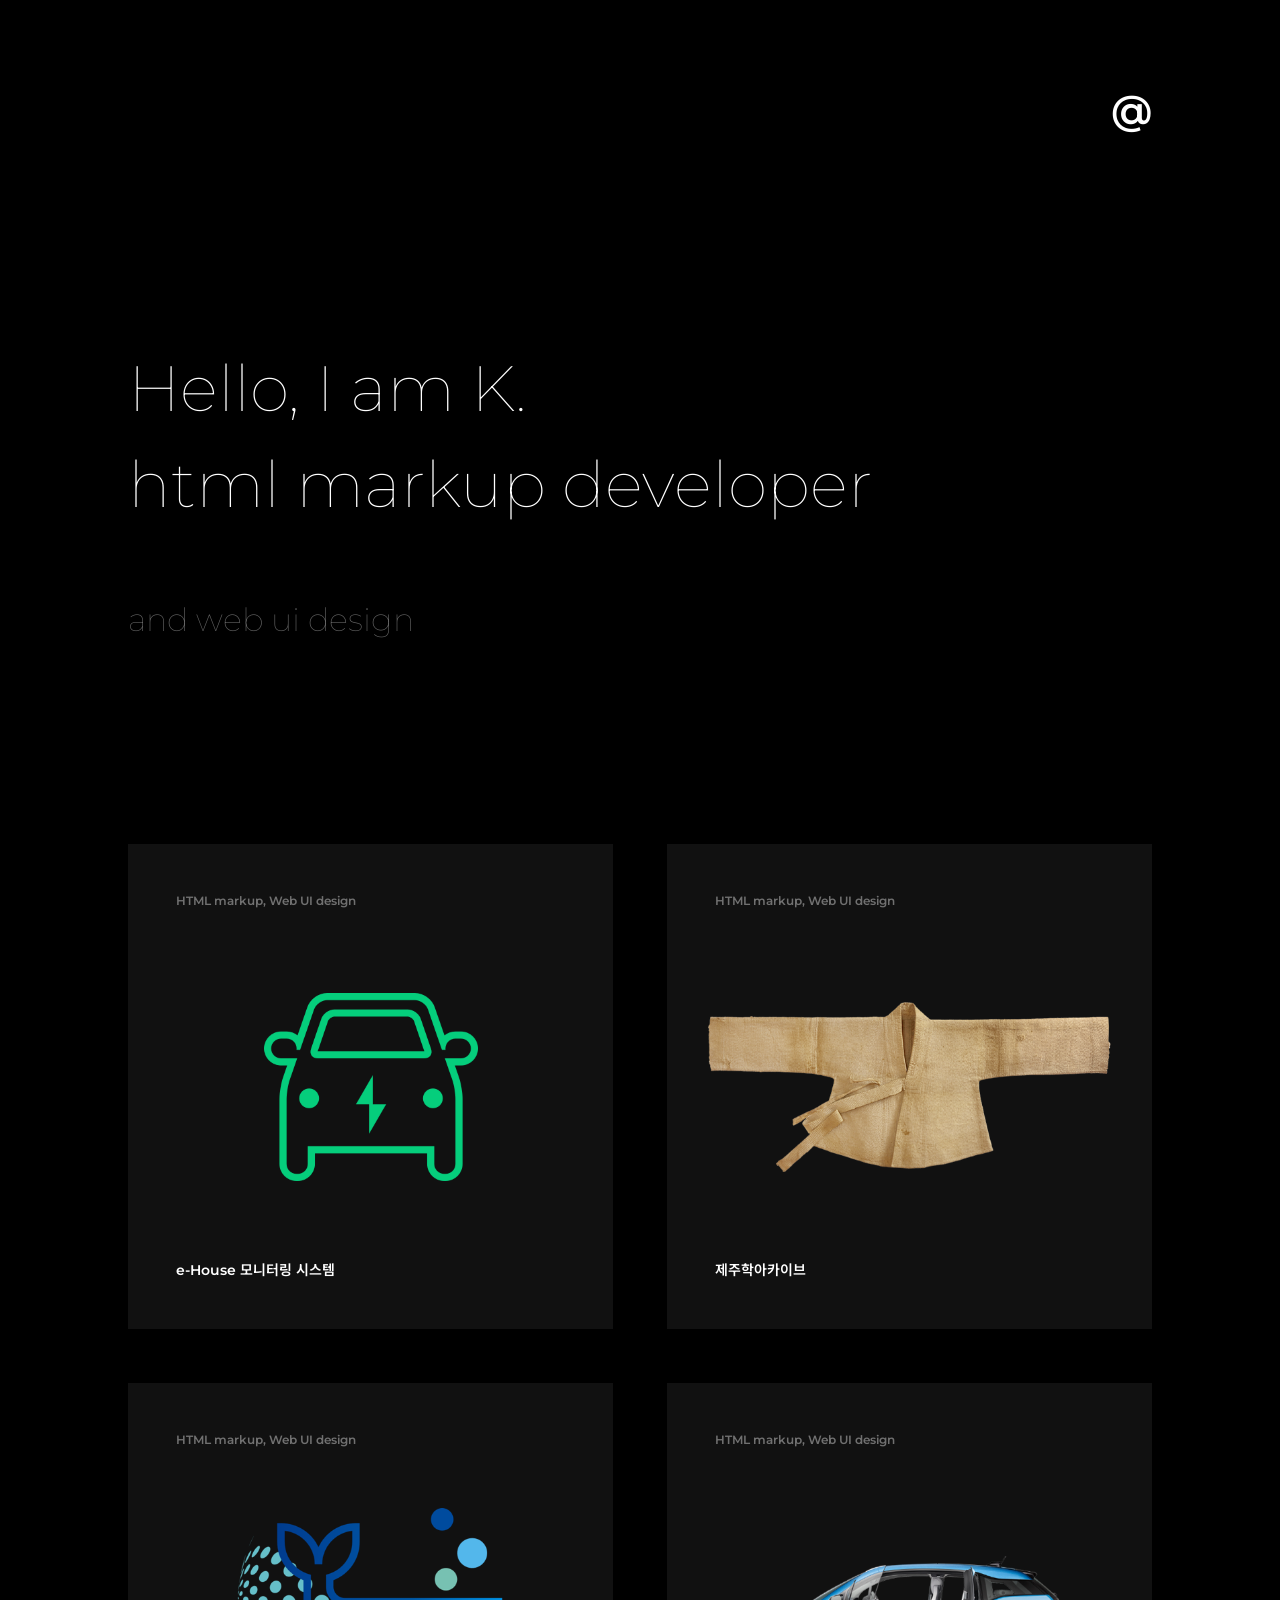
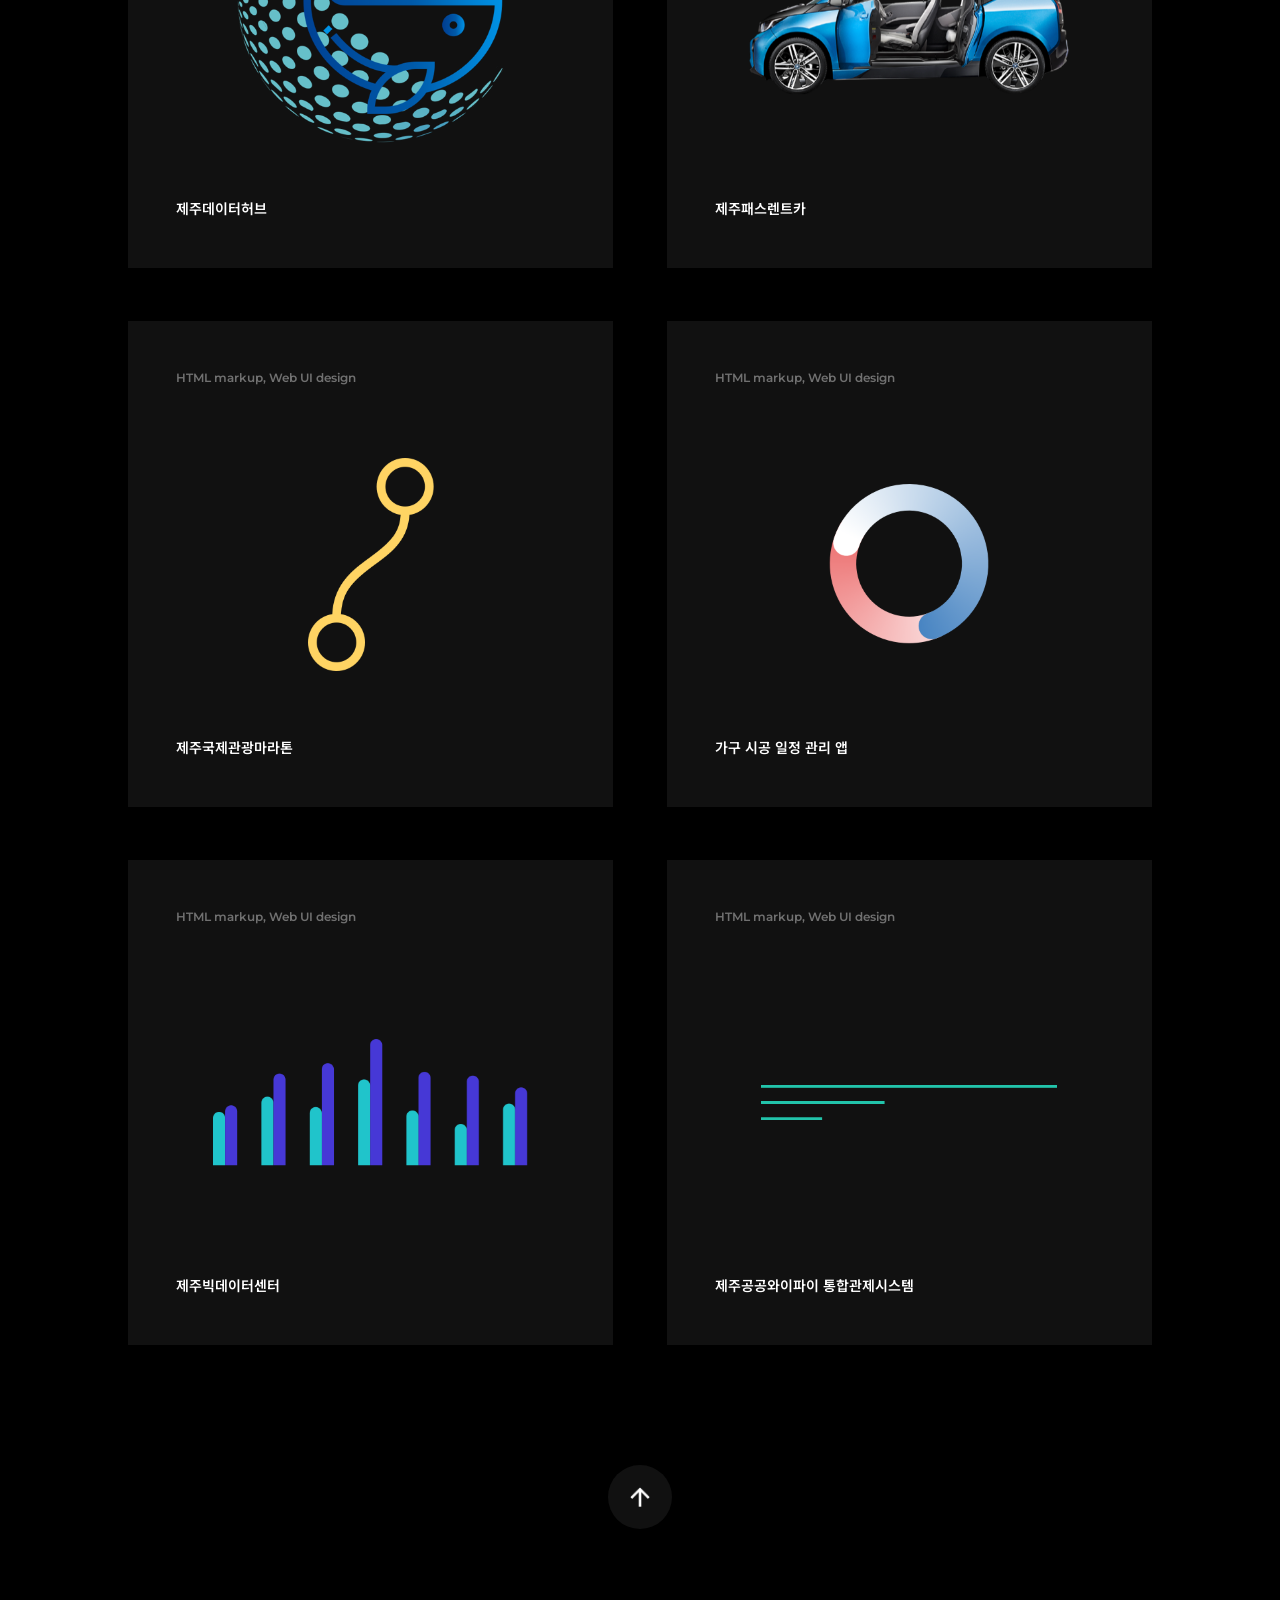
==== index.html @ 0d6e3fad "first upload" ====
<!doctype html>
<html lang="ko">
<head>
<meta charset="utf-8">
<meta name="format-detection" content="telephone=no">
<meta http-equiv="X-UA-Compatible" content="IE=Edge">
<meta name="viewport" content="width=device-width, initial-scale=1.0">
<meta name="robots" content="ALL">
<meta name="googlebot" content="ALL">
<meta name="description" content="hello, I am K. html markup developer and web ui design">
<meta name="keywords" content="html,css,scss,markup,developer">
<meta name="Reply-To" content="wwwbykei@gmail.com">
<meta name="author" content="kei">

<link rel="apple-touch-icon" sizes="180x180" href="images/favicon/apple-touch-icon.png">
<link rel="icon" type="image/png" sizes="32x32" href="images/favicon/favicon-32x32.png">
<link rel="icon" type="image/png" sizes="16x16" href="images/favicon/favicon-16x16.png">
<link rel="manifest" href="images/favicon/site.webmanifest">
<link rel="mask-icon" href="images/favicon/safari-pinned-tab.svg" color="#000000">
<meta name="msapplication-TileColor" content="#000000">
<meta name="theme-color" content="#000000">

<meta property="og:site_name" content="k &dash; html markup developer">
<meta property="og:title" content="html markup portfolio by kei">
<meta property="og:description" content="hello, I am K. html markup developer and web ui design">
<meta property="og:type" content="website">
<meta property="og:url" content="https://wwwbykei.github.io/works">
<meta property="og:image" content="https://wwwbykei.github.io/works/images/favicon/ogImage.png">

<title>k &dash; html markup developer</title>
<link rel="stylesheet" href="css/style.css">
<!--[if lt IE 9]>
<script src="js/respond.min.js"></script>
<script src="js/IE9.js"></script>
<![endif]-->
</head>

<body class="page-home">
<div id="system-top"></div>

<div class="wrap">
	<a href="mailto:wwwbykei@gmail.com?subject=&#91;작업%20문의&#93;&body=아래%20내용을%20작성해%20주시면%20자세하게%20답변드리겠습니다.%0A%0A1.%20작업%20범위%20(예:퍼블리싱,%20디자인%20등)%20:%0A%0A2.%20반응형%20여부%20:%0A%0A3.%20일정%20:%0A%0A4.%20상세%20내용%20:" target="_blank">&#64;</a>

	<div class="title">
		<h1>Hello, I am K.<br>html markup developer</h1>
		<p>and web ui design</p>
	</div>

	<ul class="list">
		<li class="list_item list_item-ehouse">
			<div class="outlinks">
				<a href="https://wwwbykei.github.io/e-house" target="_blank">Live view</a>
				<a href="https://github.com/wwwbykei/e-house" target="_blank">Source code</a>
			</div>
			<p>HTML markup, Web UI design</p>
			<h3>e-House 모니터링 시스템</h3>
		</li>
		<li class="list_item list_item-archive">
			<div class="outlinks">
				<a href="https://wwwbykei.github.io/archive" target="_blank">Live view</a>
				<a href="https://github.com/wwwbykei/archive" target="_blank">Source code</a>
			</div>
			<p>HTML markup, Web UI design</p>
			<h3>제주학아카이브</h3>
		</li>
		<li class="list_item list_item-datahub">
			<div class="outlinks">
				<a href="https://wwwbykei.github.io/datahub" target="_blank">Live view</a>
				<a href="https://github.com/wwwbykei/datahub" target="_blank">Source code</a>
			</div>
			<p>HTML markup, Web UI design</p>
			<h3>제주데이터허브</h3>
		</li>
		<li class="list_item list_item-rentcar">
			<div class="outlinks">
				<a href="https://wwwbykei.github.io/rentcar" target="_blank">Live view</a>
				<a href="https://github.com/wwwbykei/rentcar" target="_blank">Source code</a>
			</div>
			<p>HTML markup, Web UI design</p>
			<h3>제주패스렌트카</h3>
		</li>
		<li class="list_item list_item-marathon">
			<div class="outlinks">
				<a href="https://wwwbykei.github.io/marathon" target="_blank">Live view</a>
				<a href="https://github.com/wwwbykei/marathon" target="_blank">Source code</a>
			</div>
			<p>HTML markup, Web UI design</p>
			<h3>제주국제관광마라톤</h3>
		</li>
		<li class="list_item list_item-cm">
			<div class="outlinks">
				<a href="https://wwwbykei.github.io/cm" target="_blank">Live view</a>
				<a href="https://github.com/wwwbykei/cm" target="_blank">Source code</a>
			</div>
			<p>HTML markup, Web UI design</p>
			<h3>가구 시공 일정 관리 앱</h3>
		</li>
		<li class="list_item list_item-bigdata">
			<div class="outlinks">
				<a href="https://wwwbykei.github.io/bigdata" target="_blank">Live view</a>
				<a href="https://github.com/wwwbykei/bigdata" target="_blank">Source code</a>
			</div>
			<p>HTML markup, Web UI design</p>
			<h3>제주빅데이터센터</h3>
		</li>
		<li class="list_item list_item-dashboard">
			<div class="outlinks">
				<a href="https://wwwbykei.github.io/dashboard" target="_blank">Live view</a>
				<a href="https://github.com/wwwbykei/dashboard" target="_blank">Source code</a>
			</div>
			<p>HTML markup, Web UI design</p>
			<h3>제주공공와이파이 통합관제시스템</h3>
		</li>
	</ul>

	<a href="#system-top">gotop</a>
</div><!--//wrap-->

</body>
</html>
---- css/style.css ----
@charset "UTF-8";
@import url("https://fonts.googleapis.com/css?family=Montserrat:100,600|Noto+Sans+KR:400,500,700&display=swap&subset=korean");
/* etc */
* { -webkit-overflow-scrolling: touch; }

*, *::before, *::after { -webkit-box-sizing: border-box; box-sizing: border-box; }

html, body { min-height: 100%; }

html { scroll-behavior: smooth; -webkit-text-size-adjust: none; }

body { background-color: #000; font-size: 14px; font-family: "Apple SD Gothic Neo", "애플 SD 산돌고딕 Neo", "Montserrat", "Noto Sans KR", "Spoqa Han Sans Neo", "Spoqa Han Sans", "나눔고딕", "NanumGothic", "맑은 고딕", "Malgun Gothic", "돋움", Dotum, sans-serif; font-weight: 400; color: #fff; }

body, div, dl, dt, dd, ul, ol, li, h1, h2, h3, h4, h5, h6, pre, code, fieldset, form, legend, p, blockquote, th, td, label, input, select, textarea, button, a { margin: 0; padding: 0; }

a, h1, h2, h2, h3, h4, h5, h6, label, input, textarea, select, button, small, p, span, dl, ul, ol, th, td, address, em, i, strong { font-size: inherit; font-family: inherit; font-weight: inherit; line-height: 1.5; color: inherit; }

dl, ol, ul, li { list-style: none; }

h1, h2, h2, h3, h4, h5, h6, address, em, i, strong, th { font-style: normal; }

a { text-decoration: none; }

img { border: 0; }

fieldset { border: none; }

select { vertical-align: middle; }

a:focus, button:focus, textarea:focus, input:focus, select:focus, li:focus { outline: none; }

a, button, select { cursor: pointer; }

input[type=button], input[type=submit], select { border: none; background: none; }

input[type=text], input[type=password], input[type=search], input[type=number], input[type=email], input[type=tel], input[type=file], input[type=date], select, textarea { -webkit-appearance: none; border-radius: 0; -webkit-border-radius: 0; }

select { -webkit-appearance: none; -moz-appearance: none; appearance: none; }

select::-ms-expand { display: none; }

button { border: none; background: transparent; }

table { border-spacing: 0; }

#system-top { position: absolute; top: 0; left: 0; }

a[href="#system-top"] { display: block; width: 64px; height: 64px; margin: 120px auto; border-radius: 50%; background: #111; background-image: url(../images/icon/arrow-upward.png); background-repeat: no-repeat; background-size: 20px; background-position: 50% 50%; overflow: hidden; text-indent: -9999px; color: transparent; text-shadow: none; }

@media screen and (min-width: 1680px) { a[href="#system-top"] { width: 120px; height: 120px; margin: 240px auto; background-size: 32px; } }

.wrap { position: relative; min-width: 320px; max-width: 1520px; margin: 0 20px; }

@media screen and (min-width: 768px) and (max-width: 1059px) { .wrap { margin: 0 40px; } }

@media screen and (min-width: 1060px) and (max-width: 1679px) { .wrap { margin: 0 10%; } }

@media screen and (min-width: 1680px) { .wrap { margin: 0 auto; } }

.blind { position: absolute; overflow: hidden; clip: rect(0 0 0 0); width: 1px; height: 1px; margin: -1px; }

.page-home { padding-top: 40px; background-color: #000; color: #fff; }

@media screen and (min-width: 1060px) { .page-home { padding-top: 80px; } }

.page-home a[href^="mailto"] { display: inline-block; float: right; text-align: right; font-size: 20px; font-weight: 600; }

@media screen and (min-width: 1060px) { .page-home a[href^="mailto"] { font-size: 40px; } }

.page-home .title { clear: both; float: left; margin: 96px 0; }

@media screen and (min-width: 1060px) { .page-home .title { margin: 200px 0; } }

.page-home .title h1 { font-size: 32px; font-weight: 100; }

@media screen and (min-width: 1060px) { .page-home .title h1 { font-size: 64px; } }

.page-home .title p { margin-top: 32px; font-size: 16px; font-weight: 400; opacity: .4; }

@media screen and (min-width: 1060px) { .page-home .title p { margin-top: 64px; font-size: 32px; } }

@media screen and (min-width: 768px) { .page-home .title p { font-weight: 100; } }

.page-home .list { clear: both; }

@media screen and (min-width: 768px) { .page-home .list { overflow: hidden; } }

.page-home .list_item { position: relative; padding: 24px; background: #111; background-position: 50% 50%; font-weight: 600; }

@media screen and (min-width: 1060px) { .page-home .list_item { padding: 48px; } }

.page-home .list_item:after { content: ""; display: block; padding-bottom: 100%; }

@media screen and (max-width: 767px) { .page-home .list_item:not(:first-child) { margin-top: 40px; } }

@media screen and (min-width: 768px) { .page-home .list_item:nth-child(n+3) { margin-top: 5.2%; } }

@media screen and (min-width: 768px) { .page-home .list_item:nth-child(2n) { margin-left: 5.2%; } }

@media screen and (min-width: 768px) { .page-home .list_item { display: -webkit-box; display: -ms-flexbox; display: flex; -webkit-box-align: center; -ms-flex-align: center; align-items: center; -webkit-box-pack: center; -ms-flex-pack: center; justify-content: center; float: left; width: 47.4%; }
  .page-home .list_item:before { content: ''; display: block; position: absolute; top: 0; right: 0; bottom: 0; left: 0; background-color: #111; opacity: 0; z-index: 1; } }

@media screen and (min-width: 768px) { .page-home .list_item:hover:before { content: ''; transition: opacity 0.2s; -webkit-transition: opacity 0.2s; opacity: .9; }
  .page-home .list_item:hover .outlinks { display: block; z-index: 10; } }

@media screen and (min-width: 768px) { .page-home .list_item .outlinks { display: none; } }

@media screen and (min-width: 768px) { .page-home .list_item .outlinks a { margin: 0 16px; padding: 8px; border-bottom: 1px solid rgba(255, 255, 255, 0.2); font-size: 14px; text-align: center; font-family: 'Montserrat'; }
  .page-home .list_item .outlinks a:hover { border-bottom: 1px solid #fff; } }

@media screen and (max-width: 767px) { .page-home .list_item .outlinks a:first-child { overflow: hidden; text-indent: -9999px; color: transparent; text-shadow: none; position: absolute; top: 0; right: 0; bottom: 0; left: 0; z-index: 10; } }

@media screen and (max-width: 767px) { .page-home .list_item .outlinks a:last-child { display: none; } }

.page-home .list_item p { position: absolute; top: 24px; right: 24px; left: 24px; font-size: 12px; opacity: .4; }

@media screen and (min-width: 1060px) { .page-home .list_item p { top: 48px; right: 48px; left: 48px; } }

.page-home .list_item h3 { overflow: hidden; position: absolute; right: 24px; bottom: 24px; left: 24px; }

@media screen and (min-width: 1060px) { .page-home .list_item h3 { right: 48px; bottom: 48px; left: 48px; } }

.page-home .list_item-ehouse { background-image: url(../images/ehouse.png); background-repeat: no-repeat; background-size: 44%; }

.page-home .list_item-archive { background-image: url(../images/archive.png); background-repeat: no-repeat; background-size: 83%; }

.page-home .list_item-datahub { background-image: url(../images/datahub.png); background-repeat: no-repeat; background-size: 55%; }

.page-home .list_item-rentcar { background-image: url(../images/rentcar.png); background-repeat: no-repeat; background-size: 66%; }

.page-home .list_item-marathon { background-image: url(../images/marathon.png); background-repeat: no-repeat; background-size: 26%; }

.page-home .list_item-cm { background-image: url(../images/cm.png); background-repeat: no-repeat; background-size: 33%; }

.page-home .list_item-bigdata { background-image: url(../images/bigdata.png); background-repeat: no-repeat; background-size: 65%; }

.page-home .list_item-dashboard { background-image: url(../images/dashboard.png); background-repeat: no-repeat; background-size: 61%; }
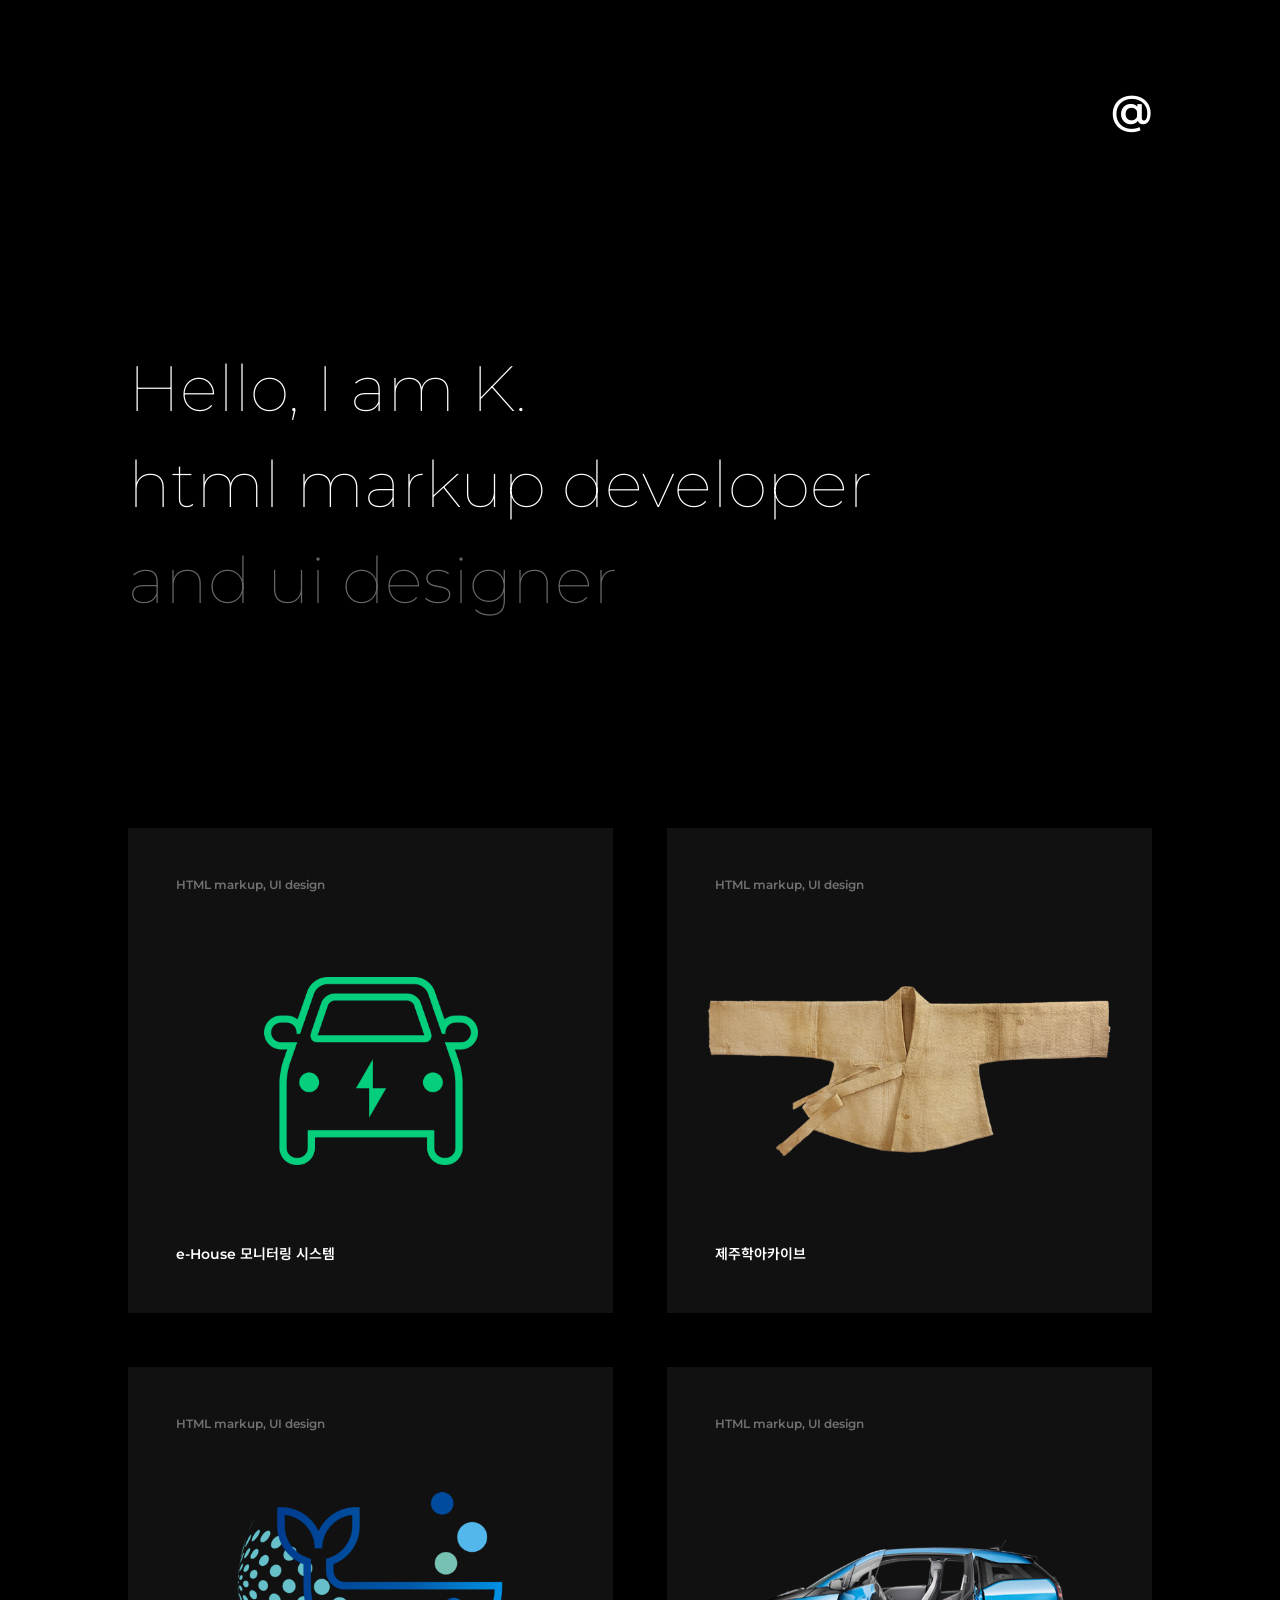
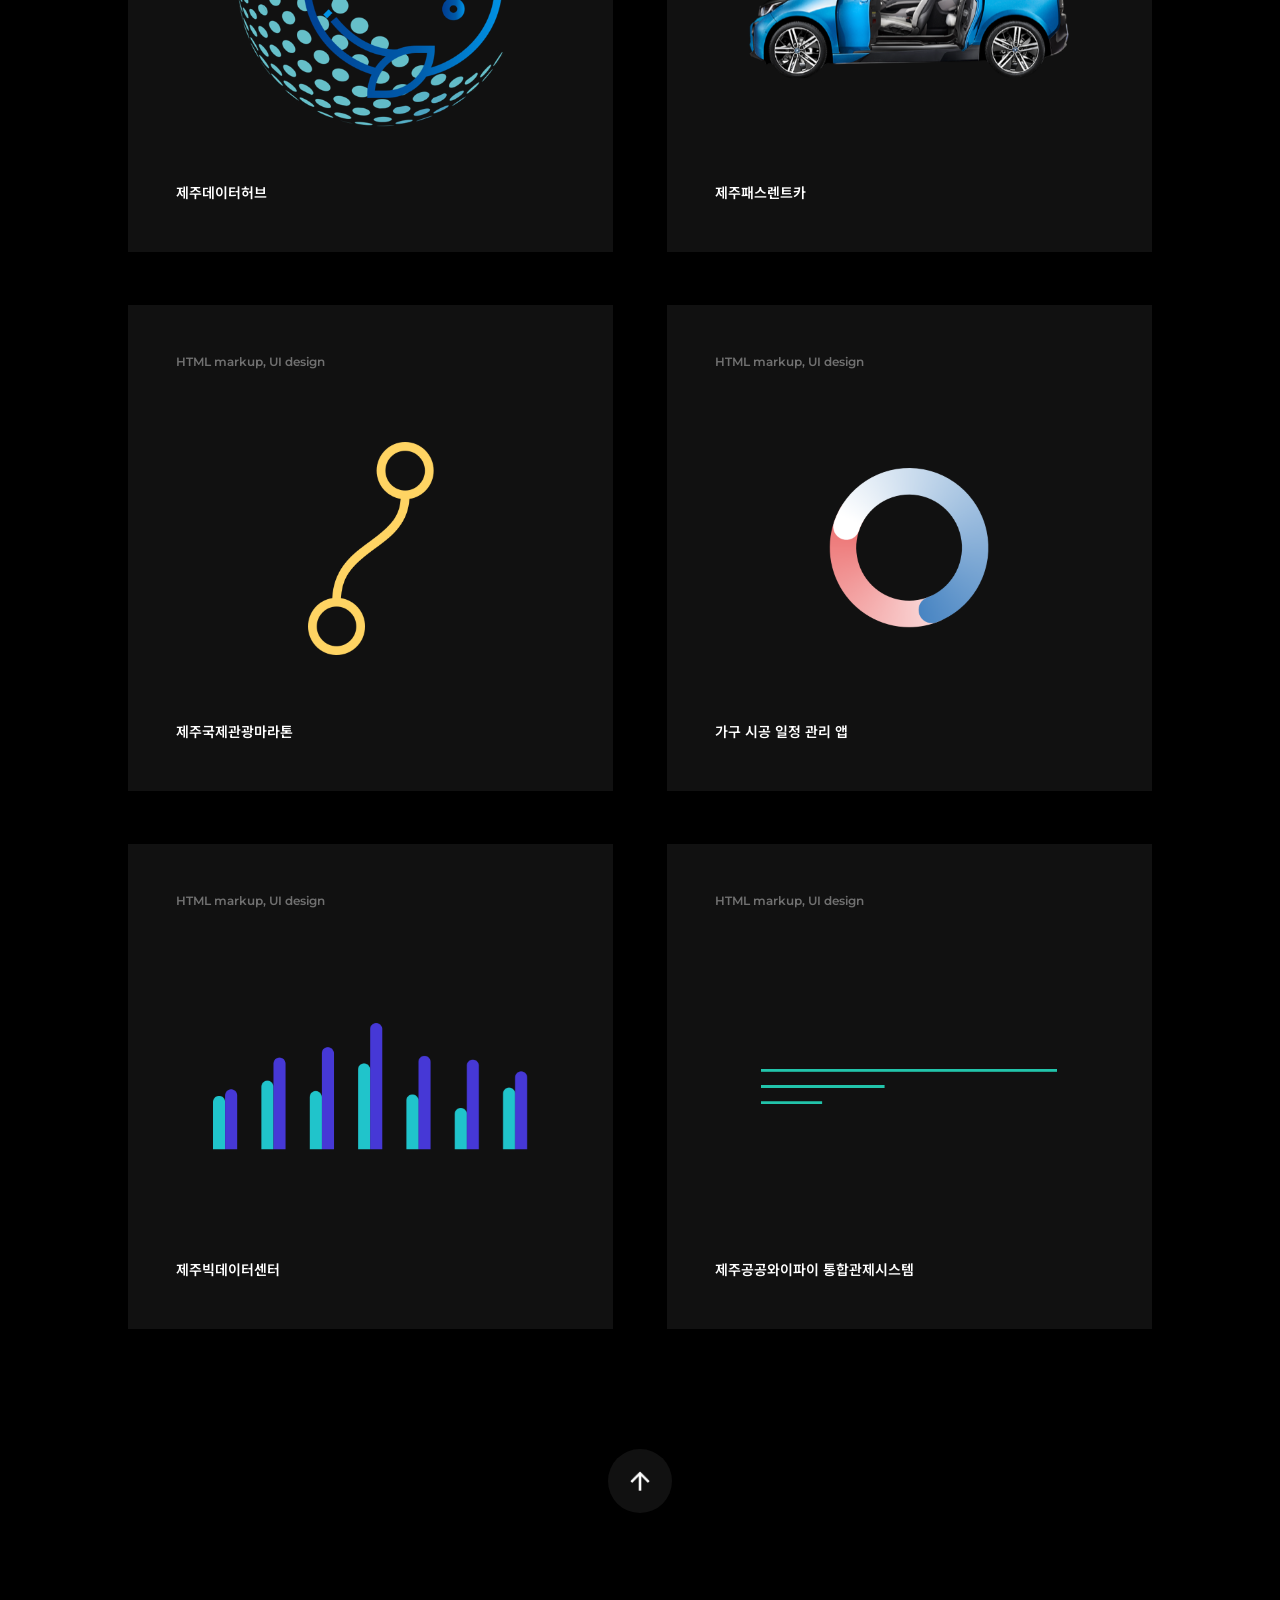
==== commit 19b11763: "view page update" ====
--- a/index.html
+++ b/index.html
@@ -7,7 +7,7 @@
 <meta name="viewport" content="width=device-width, initial-scale=1.0">
 <meta name="robots" content="ALL">
 <meta name="googlebot" content="ALL">
-<meta name="description" content="hello, I am K. html markup developer and web ui design">
+<meta name="description" content="hello, I am K. html markup developer and web ui designer">
 <meta name="keywords" content="html,css,scss,markup,developer">
 <meta name="Reply-To" content="wwwbykei@gmail.com">
 <meta name="author" content="kei">
@@ -22,7 +22,7 @@
 
 <meta property="og:site_name" content="k &dash; html markup developer">
 <meta property="og:title" content="html markup portfolio by kei">
-<meta property="og:description" content="hello, I am K. html markup developer and web ui design">
+<meta property="og:description" content="hello, I am K. html markup developer and web ui designer">
 <meta property="og:type" content="website">
 <meta property="og:url" content="https://wwwbykei.github.io/works">
 <meta property="og:image" content="https://wwwbykei.github.io/works/images/favicon/ogImage.png">
@@ -35,85 +35,81 @@
 <![endif]-->
 </head>
 
-<body class="page-home">
+<body class="page-list">
 <div id="system-top"></div>
 
 <div class="wrap">
 	<a href="mailto:wwwbykei@gmail.com?subject=&#91;작업%20문의&#93;&body=아래%20내용을%20작성해%20주시면%20자세하게%20답변드리겠습니다.%0A%0A1.%20작업%20범위%20(예:퍼블리싱,%20디자인%20등)%20:%0A%0A2.%20반응형%20여부%20:%0A%0A3.%20일정%20:%0A%0A4.%20상세%20내용%20:" target="_blank">&#64;</a>
 
-	<div class="title">
+	<div class="page-title">
 		<h1>Hello, I am K.<br>html markup developer</h1>
-		<p>and web ui design</p>
+		<p>and ui designer</p>
 	</div>
 
 	<ul class="list">
 		<li class="list_item list_item-ehouse">
-			<div class="outlinks">
-				<a href="https://wwwbykei.github.io/e-house" target="_blank">Live view</a>
-				<a href="https://github.com/wwwbykei/e-house" target="_blank">Source code</a>
+			<div>
+				<a href="view-ehouse.html">Screenshots</a>
 			</div>
-			<p>HTML markup, Web UI design</p>
+			<p>HTML markup, UI design</p>
 			<h3>e-House 모니터링 시스템</h3>
 		</li>
 		<li class="list_item list_item-archive">
-			<div class="outlinks">
-				<a href="https://wwwbykei.github.io/archive" target="_blank">Live view</a>
-				<a href="https://github.com/wwwbykei/archive" target="_blank">Source code</a>
+			<div>
+				<a href="https://wwwbykei.github.io/archive" target="_blank">Live Preview</a>
+				<a href="https://github.com/wwwbykei/archive" target="_blank">Source Code</a>
 			</div>
-			<p>HTML markup, Web UI design</p>
+			<p>HTML markup, UI design</p>
 			<h3>제주학아카이브</h3>
 		</li>
 		<li class="list_item list_item-datahub">
-			<div class="outlinks">
-				<a href="https://wwwbykei.github.io/datahub" target="_blank">Live view</a>
-				<a href="https://github.com/wwwbykei/datahub" target="_blank">Source code</a>
+			<div>
+				<a href="https://wwwbykei.github.io/datahub" target="_blank">Live Preview</a>
+				<a href="https://github.com/wwwbykei/datahub" target="_blank">Source Code</a>
 			</div>
-			<p>HTML markup, Web UI design</p>
+			<p>HTML markup, UI design</p>
 			<h3>제주데이터허브</h3>
 		</li>
 		<li class="list_item list_item-rentcar">
-			<div class="outlinks">
-				<a href="https://wwwbykei.github.io/rentcar" target="_blank">Live view</a>
-				<a href="https://github.com/wwwbykei/rentcar" target="_blank">Source code</a>
+			<div>
+				<a href="view-rentcar.html">Screenshots</a>
 			</div>
-			<p>HTML markup, Web UI design</p>
+			<p>HTML markup, UI design</p>
 			<h3>제주패스렌트카</h3>
 		</li>
 		<li class="list_item list_item-marathon">
-			<div class="outlinks">
-				<a href="https://wwwbykei.github.io/marathon" target="_blank">Live view</a>
-				<a href="https://github.com/wwwbykei/marathon" target="_blank">Source code</a>
+			<div>
+				<a href="view-marathon.html">Screenshots</a>
 			</div>
-			<p>HTML markup, Web UI design</p>
+			<p>HTML markup, UI design</p>
 			<h3>제주국제관광마라톤</h3>
 		</li>
 		<li class="list_item list_item-cm">
-			<div class="outlinks">
-				<a href="https://wwwbykei.github.io/cm" target="_blank">Live view</a>
-				<a href="https://github.com/wwwbykei/cm" target="_blank">Source code</a>
+			<div>
+				<a href="view-cm.html">Screenshots</a>
 			</div>
-			<p>HTML markup, Web UI design</p>
+			<p>HTML markup, UI design</p>
 			<h3>가구 시공 일정 관리 앱</h3>
 		</li>
 		<li class="list_item list_item-bigdata">
-			<div class="outlinks">
-				<a href="https://wwwbykei.github.io/bigdata" target="_blank">Live view</a>
-				<a href="https://github.com/wwwbykei/bigdata" target="_blank">Source code</a>
+			<div>
+				<a href="https://wwwbykei.github.io/bigdata" target="_blank">Live Preview</a>
+				<a href="https://github.com/wwwbykei/bigdata" target="_blank">Source Code</a>
 			</div>
-			<p>HTML markup, Web UI design</p>
+			<p>HTML markup, UI design</p>
 			<h3>제주빅데이터센터</h3>
 		</li>
 		<li class="list_item list_item-dashboard">
-			<div class="outlinks">
-				<a href="https://wwwbykei.github.io/dashboard" target="_blank">Live view</a>
-				<a href="https://github.com/wwwbykei/dashboard" target="_blank">Source code</a>
+			<div>
+				<a href="https://wwwbykei.github.io/dashboard" target="_blank">Live Preview</a>
+				<a href="https://github.com/wwwbykei/dashboard" target="_blank">Source Code</a>
 			</div>
-			<p>HTML markup, Web UI design</p>
+			<p>HTML markup, UI design</p>
 			<h3>제주공공와이파이 통합관제시스템</h3>
 		</li>
 	</ul>
 
-	<a href="#system-top">gotop</a>
+	<a href="#system-top" class="btn-icon icon-arrow-upward">gotop</a>
 </div><!--//wrap-->
 
 </body>
--- a/css/style.css
+++ b/css/style.css
@@ -45,93 +45,105 @@
 
 #system-top { position: absolute; top: 0; left: 0; }
 
-a[href="#system-top"] { display: block; width: 64px; height: 64px; margin: 120px auto; border-radius: 50%; background: #111; background-image: url(../images/icon/arrow-upward.png); background-repeat: no-repeat; background-size: 20px; background-position: 50% 50%; overflow: hidden; text-indent: -9999px; color: transparent; text-shadow: none; }
+.wrap { position: relative; min-width: 320px; max-width: 1520px; margin-right: 20px; margin-left: 20px; }
 
-@media screen and (min-width: 1680px) { a[href="#system-top"] { width: 120px; height: 120px; margin: 240px auto; background-size: 32px; } }
+@media screen and (min-width: 768px) and (max-width: 1059px) { .wrap { margin-right: 40px; margin-left: 40px; } }
 
-.wrap { position: relative; min-width: 320px; max-width: 1520px; margin: 0 20px; }
+@media screen and (min-width: 1060px) and (max-width: 1679px) { .wrap { margin-right: 10%; margin-left: 10%; } }
 
-@media screen and (min-width: 768px) and (max-width: 1059px) { .wrap { margin: 0 40px; } }
+@media screen and (min-width: 1680px) { .wrap { margin-right: auto; margin-left: auto; } }
 
-@media screen and (min-width: 1060px) and (max-width: 1679px) { .wrap { margin: 0 10%; } }
+.btn-icon { display: block; width: 64px; height: 64px; margin-top: 120px; margin-bottom: 120px; border-radius: 50%; background: #111; background-size: 20px; background-position: 50% 50%; overflow: hidden; text-indent: -9999px; color: transparent; text-shadow: none; }
 
-@media screen and (min-width: 1680px) { .wrap { margin: 0 auto; } }
+@media screen and (min-width: 1680px) { .btn-icon { width: 120px; height: 120px; margin-top: 240px; margin-bottom: 240px; background-size: 32px; } }
 
-.blind { position: absolute; overflow: hidden; clip: rect(0 0 0 0); width: 1px; height: 1px; margin: -1px; }
+.btn-icon:hover { opacity: .6; }
 
-.page-home { padding-top: 40px; background-color: #000; color: #fff; }
+img, video { max-width: 100%; height: auto; }
 
-@media screen and (min-width: 1060px) { .page-home { padding-top: 80px; } }
+.icon-arrow-upward { background-image: url(../images/icon/arrow-upward.png); background-repeat: no-repeat; }
 
-.page-home a[href^="mailto"] { display: inline-block; float: right; text-align: right; font-size: 20px; font-weight: 600; }
+.icon-arrow-backward { background-image: url(../images/icon/arrow-backward.png); background-repeat: no-repeat; }
 
-@media screen and (min-width: 1060px) { .page-home a[href^="mailto"] { font-size: 40px; } }
+.page-title { padding-top: 96px; padding-bottom: 96px; font-weight: 100; }
 
-.page-home .title { clear: both; float: left; margin: 96px 0; }
+@media screen and (min-width: 1060px) { .page-title { padding-top: 200px; padding-bottom: 200px; } }
 
-@media screen and (min-width: 1060px) { .page-home .title { margin: 200px 0; } }
+.page-title p { opacity: .4; }
 
-.page-home .title h1 { font-size: 32px; font-weight: 100; }
+.page-list { padding-top: 40px; color: #fff; }
 
-@media screen and (min-width: 1060px) { .page-home .title h1 { font-size: 64px; } }
+@media screen and (min-width: 1060px) { .page-list { padding-top: 80px; } }
 
-.page-home .title p { margin-top: 32px; font-size: 16px; font-weight: 400; opacity: .4; }
+.page-list a[href^="mailto"] { float: right; text-align: right; font-size: 20px; font-weight: 600; }
 
-@media screen and (min-width: 1060px) { .page-home .title p { margin-top: 64px; font-size: 32px; } }
+@media screen and (min-width: 1060px) { .page-list a[href^="mailto"] { font-size: 40px; } }
 
-@media screen and (min-width: 768px) { .page-home .title p { font-weight: 100; } }
+.page-list .page-title { clear: both; float: left; font-size: 32px; }
 
-.page-home .list { clear: both; }
+@media screen and (min-width: 1060px) { .page-list .page-title { font-size: 64px; } }
 
-@media screen and (min-width: 768px) { .page-home .list { overflow: hidden; } }
+.page-list .list { clear: both; }
 
-.page-home .list_item { position: relative; padding: 24px; background: #111; background-position: 50% 50%; font-weight: 600; }
+@media screen and (min-width: 768px) { .page-list .list { overflow: hidden; } }
 
-@media screen and (min-width: 1060px) { .page-home .list_item { padding: 48px; } }
+.page-list .list_item { position: relative; padding: 24px; background: #111; background-position: 50% 50%; font-weight: 600; }
 
-.page-home .list_item:after { content: ""; display: block; padding-bottom: 100%; }
+@media screen and (min-width: 1060px) { .page-list .list_item { padding: 48px; } }
 
-@media screen and (max-width: 767px) { .page-home .list_item:not(:first-child) { margin-top: 40px; } }
+.page-list .list_item:after { content: ""; display: block; padding-bottom: 100%; }
 
-@media screen and (min-width: 768px) { .page-home .list_item:nth-child(n+3) { margin-top: 5.2%; } }
+@media screen and (max-width: 767px) { .page-list .list_item:not(:first-child) { margin-top: 40px; } }
 
-@media screen and (min-width: 768px) { .page-home .list_item:nth-child(2n) { margin-left: 5.2%; } }
+@media screen and (min-width: 768px) { .page-list .list_item:nth-child(n+3) { margin-top: 5.2%; } }
 
-@media screen and (min-width: 768px) { .page-home .list_item { display: -webkit-box; display: -ms-flexbox; display: flex; -webkit-box-align: center; -ms-flex-align: center; align-items: center; -webkit-box-pack: center; -ms-flex-pack: center; justify-content: center; float: left; width: 47.4%; }
-  .page-home .list_item:before { content: ''; display: block; position: absolute; top: 0; right: 0; bottom: 0; left: 0; background-color: #111; opacity: 0; z-index: 1; } }
+@media screen and (min-width: 768px) { .page-list .list_item:nth-child(2n) { margin-left: 5.2%; } }
 
-@media screen and (min-width: 768px) { .page-home .list_item:hover:before { content: ''; transition: opacity 0.2s; -webkit-transition: opacity 0.2s; opacity: .9; }
-  .page-home .list_item:hover .outlinks { display: block; z-index: 10; } }
+@media screen and (min-width: 768px) { .page-list .list_item { display: -webkit-box; display: -ms-flexbox; display: flex; -webkit-box-align: center; -ms-flex-align: center; align-items: center; -webkit-box-pack: center; -ms-flex-pack: center; justify-content: center; float: left; width: 47.4%; }
+  .page-list .list_item:before { content: ''; display: block; position: absolute; top: 0; right: 0; bottom: 0; left: 0; background-color: #111; opacity: 0; z-index: 1; } }
 
-@media screen and (min-width: 768px) { .page-home .list_item .outlinks { display: none; } }
+@media screen and (min-width: 768px) { .page-list .list_item:hover:before { content: ''; transition: opacity 0.2s; -webkit-transition: opacity 0.2s; opacity: .9; }
+  .page-list .list_item:hover div { display: block; z-index: 10; } }
 
-@media screen and (min-width: 768px) { .page-home .list_item .outlinks a { margin: 0 16px; padding: 8px; border-bottom: 1px solid rgba(255, 255, 255, 0.2); font-size: 14px; text-align: center; font-family: 'Montserrat'; }
-  .page-home .list_item .outlinks a:hover { border-bottom: 1px solid #fff; } }
+@media screen and (min-width: 768px) { .page-list .list_item div { display: none; } }
 
-@media screen and (max-width: 767px) { .page-home .list_item .outlinks a:first-child { overflow: hidden; text-indent: -9999px; color: transparent; text-shadow: none; position: absolute; top: 0; right: 0; bottom: 0; left: 0; z-index: 10; } }
+@media screen and (min-width: 768px) { .page-list .list_item div a { margin: 0 16px; padding: 8px; border-bottom: 1px solid rgba(255, 255, 255, 0.2); font-size: 14px; text-align: center; font-family: 'Montserrat'; }
+  .page-list .list_item div a:hover { border-bottom: 1px solid #fff; } }
 
-@media screen and (max-width: 767px) { .page-home .list_item .outlinks a:last-child { display: none; } }
+@media screen and (max-width: 767px) { .page-list .list_item div a:first-child { overflow: hidden; text-indent: -9999px; color: transparent; text-shadow: none; position: absolute; top: 0; right: 0; bottom: 0; left: 0; z-index: 10; } }
 
-.page-home .list_item p { position: absolute; top: 24px; right: 24px; left: 24px; font-size: 12px; opacity: .4; }
+@media screen and (max-width: 767px) { .page-list .list_item div a:last-child { display: none; } }
 
-@media screen and (min-width: 1060px) { .page-home .list_item p { top: 48px; right: 48px; left: 48px; } }
+.page-list .list_item p { position: absolute; top: 24px; right: 24px; left: 24px; font-size: 12px; opacity: .4; }
 
-.page-home .list_item h3 { overflow: hidden; position: absolute; right: 24px; bottom: 24px; left: 24px; }
+@media screen and (min-width: 1060px) { .page-list .list_item p { top: 48px; right: 48px; left: 48px; } }
 
-@media screen and (min-width: 1060px) { .page-home .list_item h3 { right: 48px; bottom: 48px; left: 48px; } }
+.page-list .list_item h3 { overflow: hidden; position: absolute; right: 24px; bottom: 24px; left: 24px; }
 
-.page-home .list_item-ehouse { background-image: url(../images/ehouse.png); background-repeat: no-repeat; background-size: 44%; }
+@media screen and (min-width: 1060px) { .page-list .list_item h3 { right: 48px; bottom: 48px; left: 48px; } }
 
-.page-home .list_item-archive { background-image: url(../images/archive.png); background-repeat: no-repeat; background-size: 83%; }
+.page-list .list_item-ehouse { background-image: url(../images/ehouse.png); background-repeat: no-repeat; background-size: 44%; }
 
-.page-home .list_item-datahub { background-image: url(../images/datahub.png); background-repeat: no-repeat; background-size: 55%; }
+.page-list .list_item-archive { background-image: url(../images/archive.png); background-repeat: no-repeat; background-size: 83%; }
 
-.page-home .list_item-rentcar { background-image: url(../images/rentcar.png); background-repeat: no-repeat; background-size: 66%; }
+.page-list .list_item-datahub { background-image: url(../images/datahub.png); background-repeat: no-repeat; background-size: 55%; }
 
-.page-home .list_item-marathon { background-image: url(../images/marathon.png); background-repeat: no-repeat; background-size: 26%; }
+.page-list .list_item-rentcar { background-image: url(../images/rentcar.png); background-repeat: no-repeat; background-size: 66%; }
 
-.page-home .list_item-cm { background-image: url(../images/cm.png); background-repeat: no-repeat; background-size: 33%; }
+.page-list .list_item-marathon { background-image: url(../images/marathon.png); background-repeat: no-repeat; background-size: 26%; }
 
-.page-home .list_item-bigdata { background-image: url(../images/bigdata.png); background-repeat: no-repeat; background-size: 65%; }
+.page-list .list_item-cm { background-image: url(../images/cm.png); background-repeat: no-repeat; background-size: 33%; }
 
-.page-home .list_item-dashboard { background-image: url(../images/dashboard.png); background-repeat: no-repeat; background-size: 61%; }
+.page-list .list_item-bigdata { background-image: url(../images/bigdata.png); background-repeat: no-repeat; background-size: 65%; }
+
+.page-list .list_item-dashboard { background-image: url(../images/dashboard.png); background-repeat: no-repeat; background-size: 61%; }
+
+.page-list .btn-icon { margin-right: auto; margin-left: auto; }
+
+.page-view .page-title { background-color: #111; font-size: 20px; text-align: center; }
+
+@media screen and (min-width: 1060px) { .page-view .page-title { font-size: 40px; } }
+
+.page-view .list li { margin-top: 96px; text-align: center; }
+
+@media screen and (min-width: 1060px) { .page-view .list li { margin-top: 200px; } }
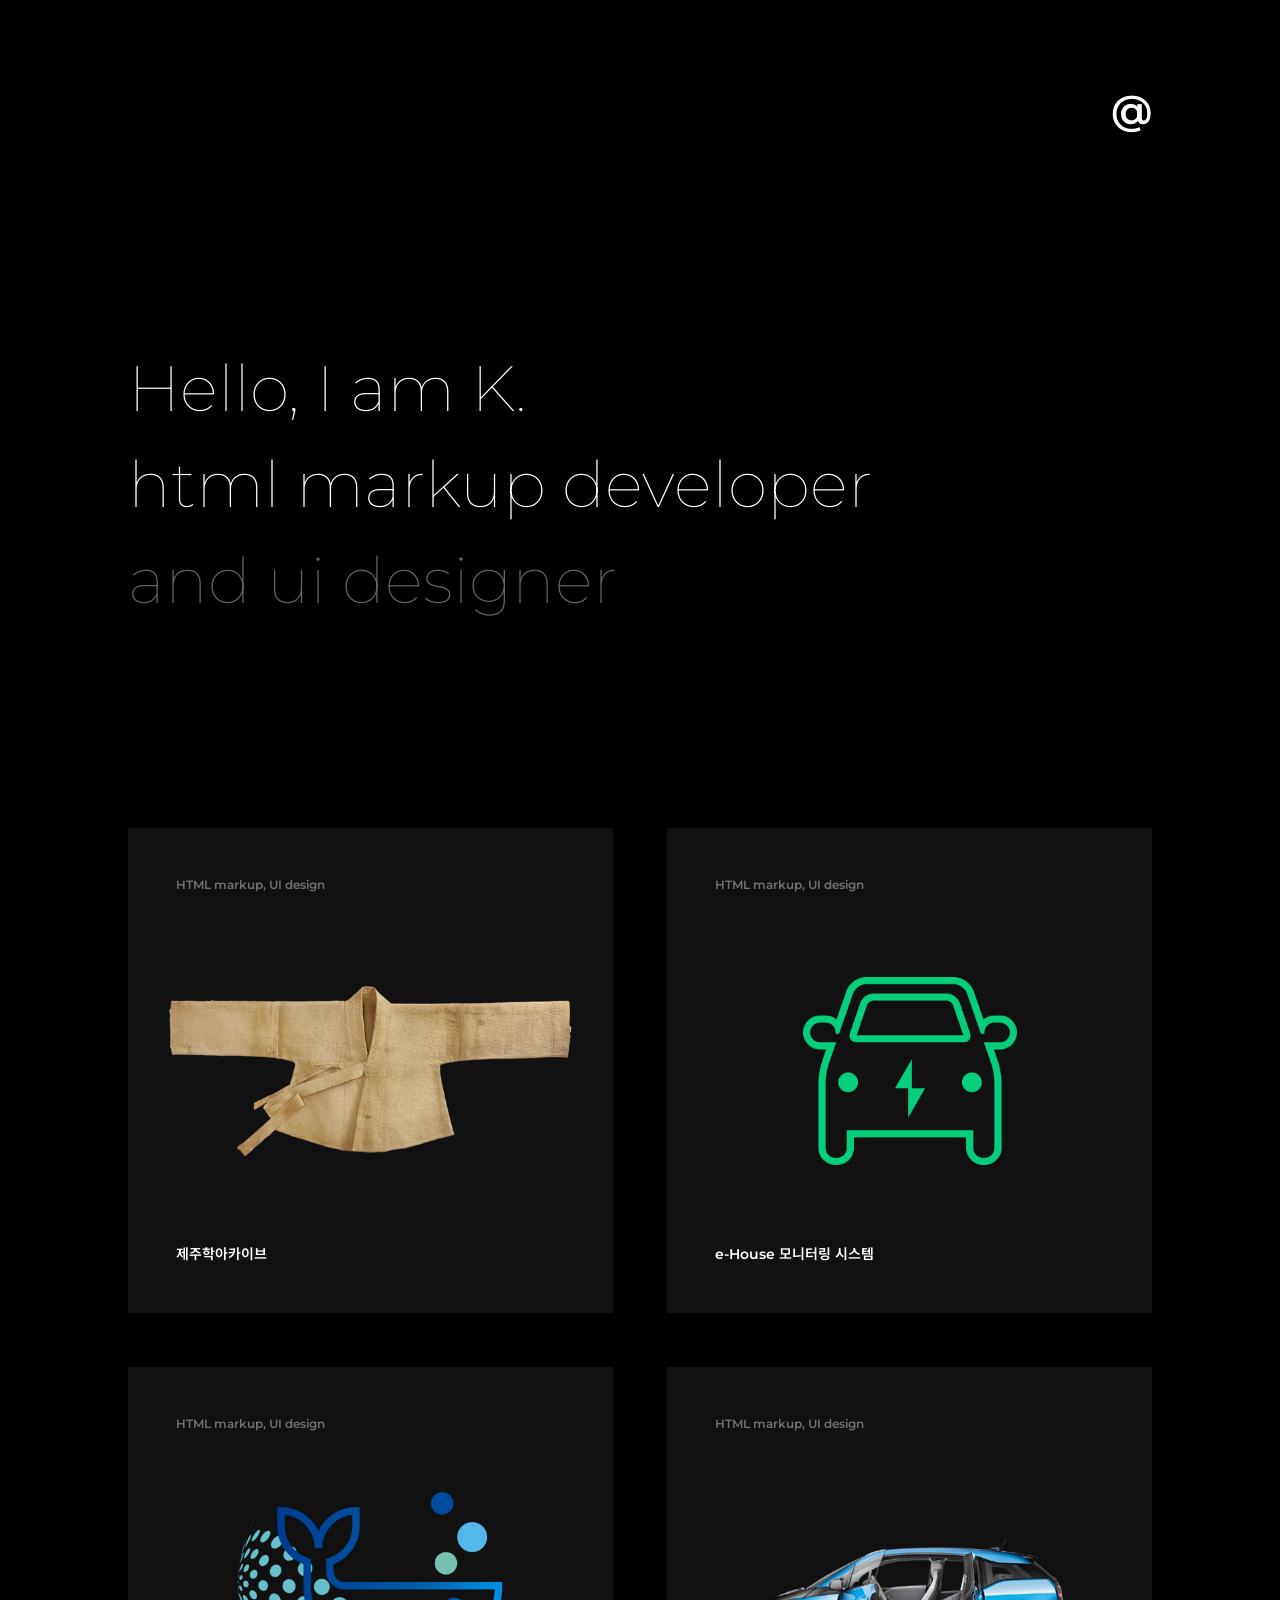
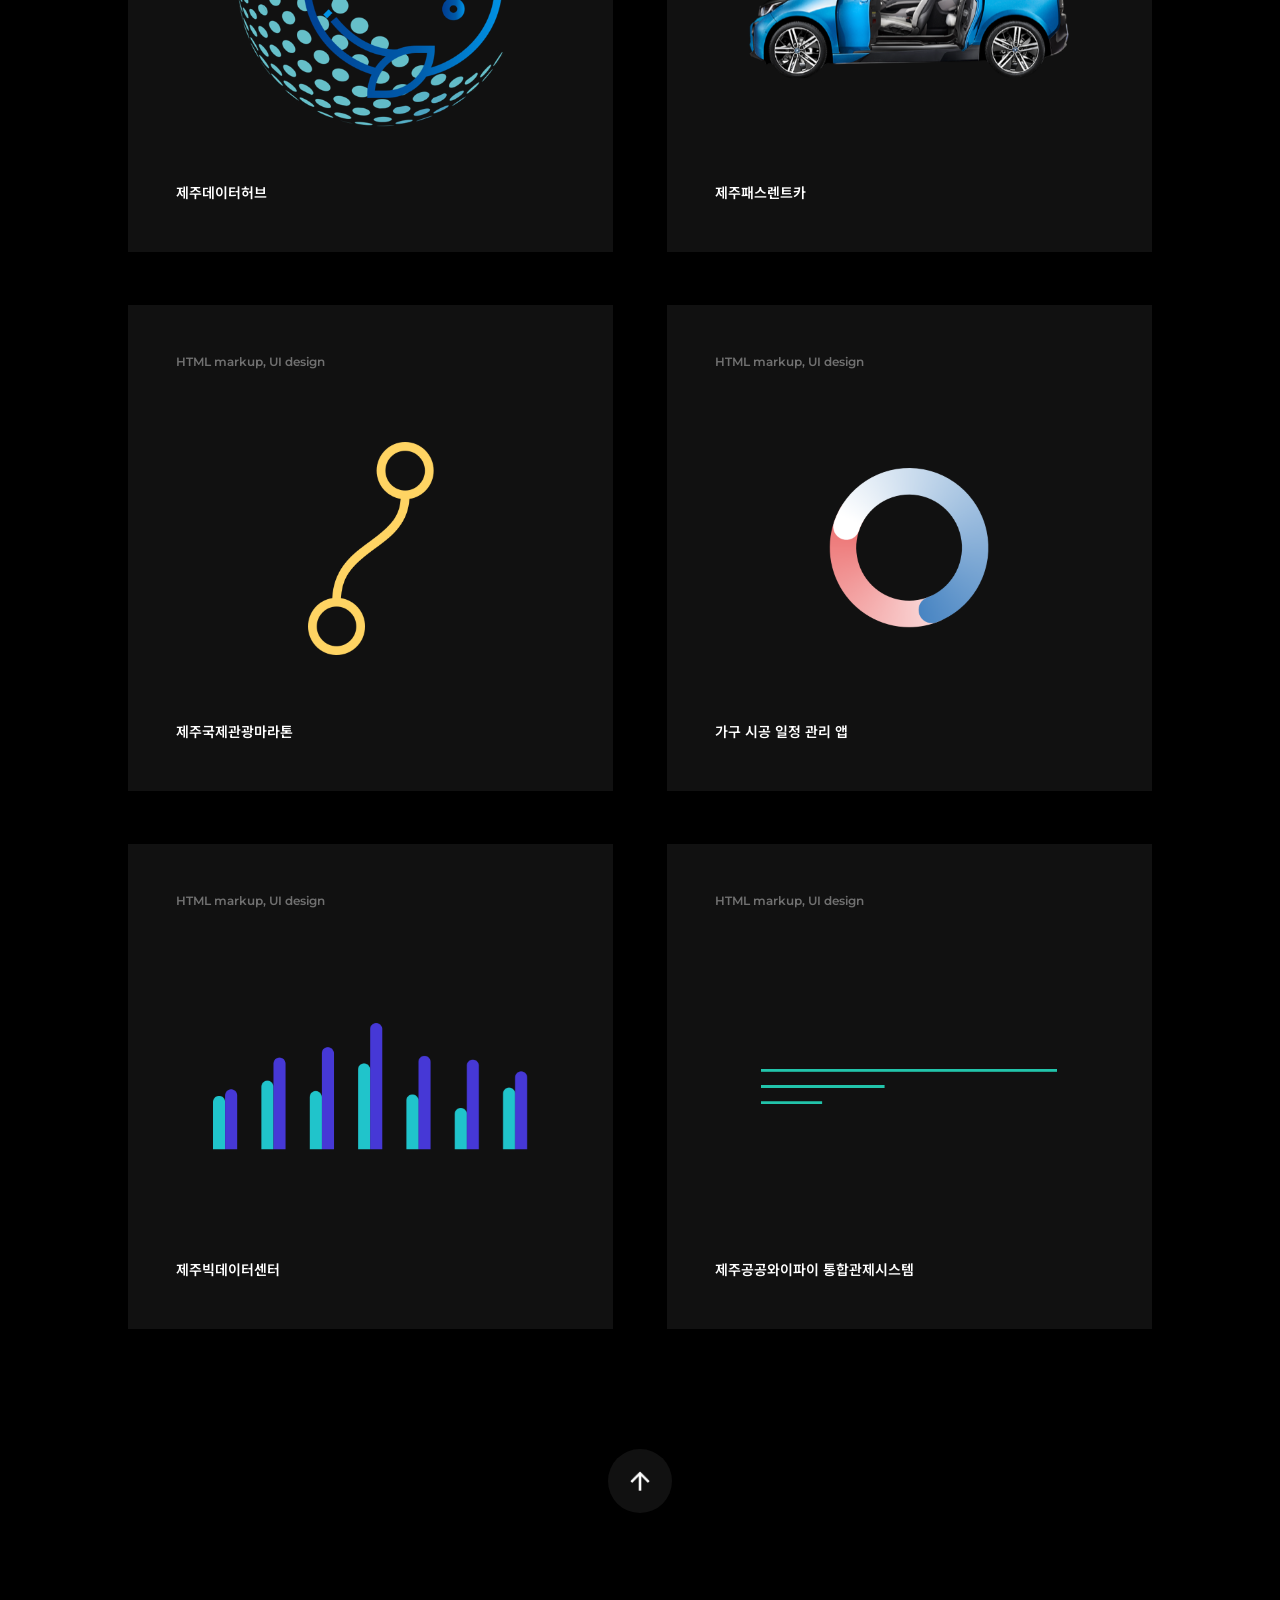
==== commit 5b455d42: "Update index.html" ====
--- a/index.html
+++ b/index.html
@@ -47,13 +47,6 @@
 	</div>
 
 	<ul class="list">
-		<li class="list_item list_item-ehouse">
-			<div>
-				<a href="view-ehouse.html">Screenshots</a>
-			</div>
-			<p>HTML markup, UI design</p>
-			<h3>e-House 모니터링 시스템</h3>
-		</li>
 		<li class="list_item list_item-archive">
 			<div>
 				<a href="https://wwwbykei.github.io/archive" target="_blank">Live Preview</a>
@@ -61,6 +54,13 @@
 			</div>
 			<p>HTML markup, UI design</p>
 			<h3>제주학아카이브</h3>
+		</li>
+		<li class="list_item list_item-ehouse">
+			<div>
+				<a href="view-ehouse.html">Screenshots</a>
+			</div>
+			<p>HTML markup, UI design</p>
+			<h3>e-House 모니터링 시스템</h3>
 		</li>
 		<li class="list_item list_item-datahub">
 			<div>
